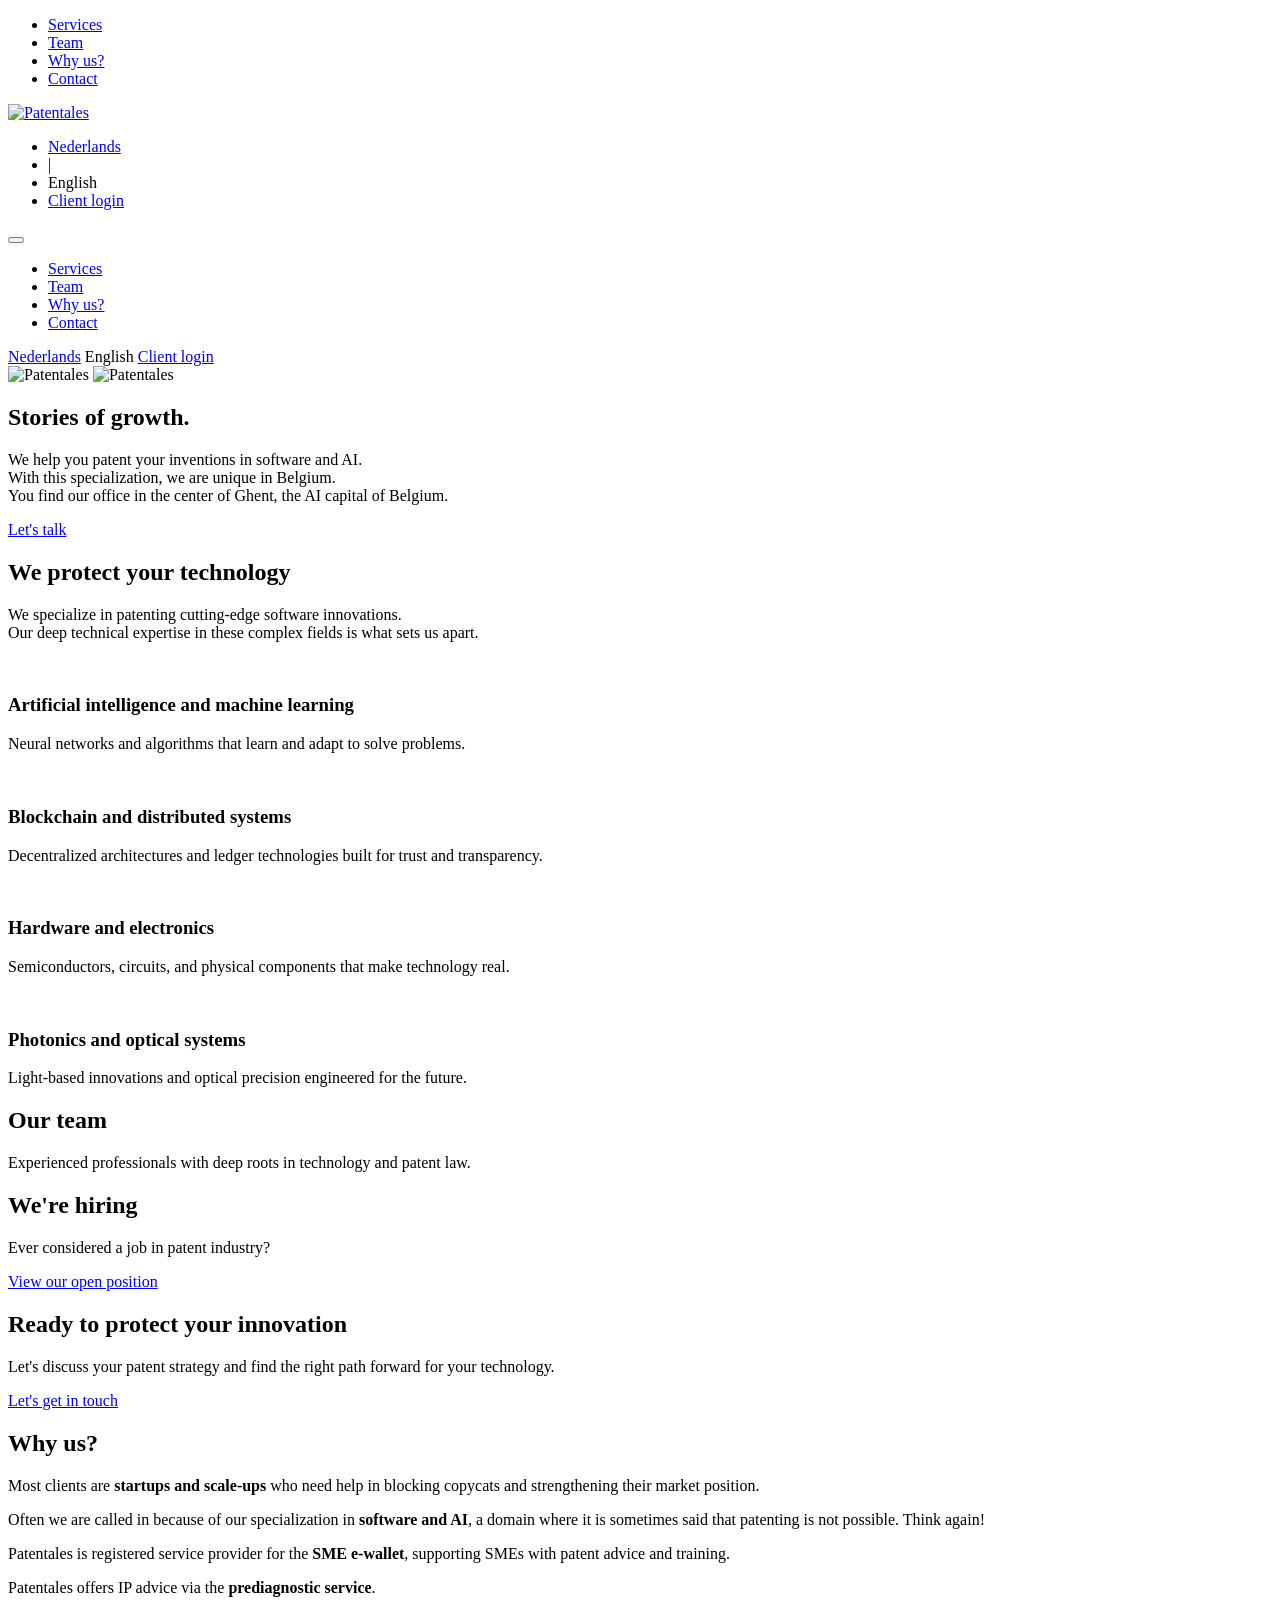
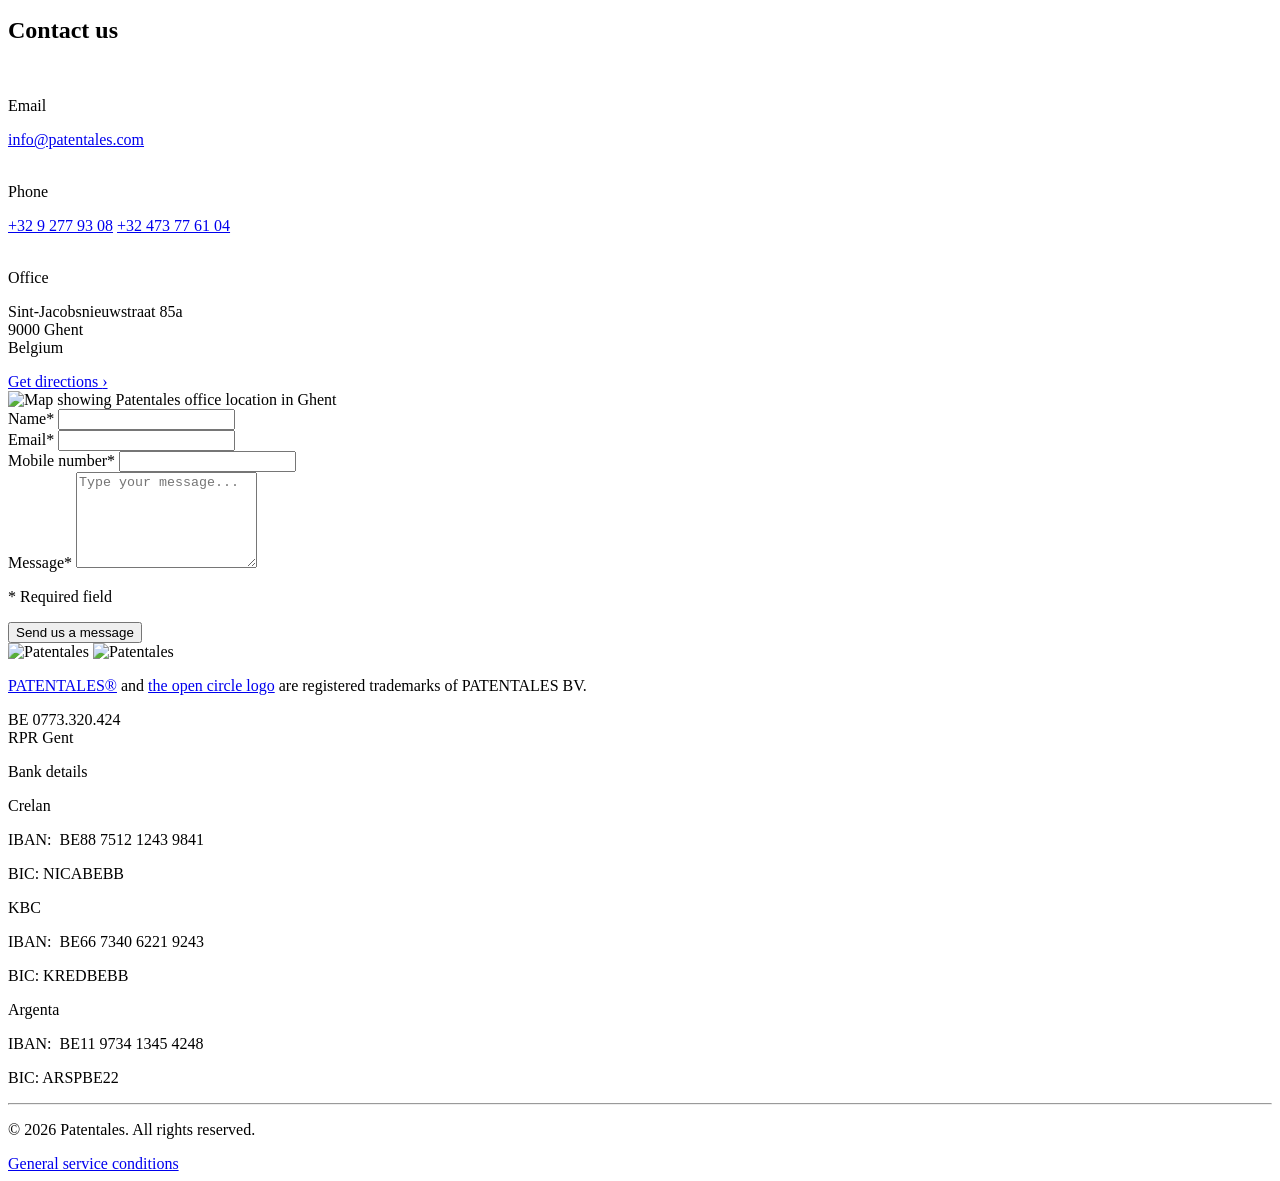
==== en/index.html @ 51cefd86 "trigger deployment" ====
<!DOCTYPE html>
<html lang="en">
<head>
  <meta charset="UTF-8">
  <meta name="viewport" content="width=device-width, initial-scale=1.0">
  <title>Patentales · protecting software and AI · Ghent · BE</title>
  <link rel="icon" type="image/x-icon" href="../favicon.ico">
  <link rel="preconnect" href="https://fonts.googleapis.com">
  <link rel="preconnect" href="https://fonts.gstatic.com" crossorigin>
  <link href="https://fonts.googleapis.com/css2?family=Libre+Baskerville&family=Roboto:wght@400;700&display=swap" rel="stylesheet">
  <link rel="stylesheet" href="../style.css">
</head>
<body>

  <!-- NAVBAR yes -->
  <header class="site-header" id="site-header">
    <nav class="navbar">
      <ul class="nav-links nav-links--left">
        <li><a href="#services">Services</a></li>
        <li><a href="#team">Team</a></li>
        <li><a href="#why">Why us?</a></li>
        <li><a href="#contact">Contact</a></li>
      </ul>

      <a href="#" class="nav-logo nav-logo--hidden" id="nav-logo">
        <img src="../assets/images/logo-mark-small.svg" alt="Patentales" class="nav-logo__mark">
      </a>

      <ul class="nav-links nav-links--right">
        <li><a href="../nl/" class="nav-lang">Nederlands</a></li>
        <li class="nav-lang-divider">|</li>
        <li><span class="nav-lang nav-lang--active">English</span></li>
        <li><a href="https://europe.equinox-ipms.com/" target="_blank" rel="noopener" class="btn btn--primary">Client login</a></li>
      </ul>

      <button class="nav-hamburger" id="nav-hamburger" aria-label="Open menu" aria-expanded="false">
        <span></span>
        <span></span>
        <span></span>
      </button>
    </nav>

    <!-- MOBILE MENU -->
    <div class="nav-mobile" id="nav-mobile">
      <ul class="nav-mobile__links">
        <li><a href="#services">Services</a></li>
        <li><a href="#team">Team</a></li>
        <li><a href="#why">Why us?</a></li>
        <li><a href="#contact">Contact</a></li>
      </ul>
      <div class="nav-mobile__bottom">
        <a href="../nl/" class="nav-lang">Nederlands</a>
        <span class="nav-lang nav-lang--active">English</span>
        <a href="https://www.equinoxip.com/" target="_blank" rel="noopener" class="btn btn--primary">Client login</a>
      </div>
    </div>
  </header>

  <!-- HERO -->
  <section class="hero" id="hero">
    <div class="hero-logo">
      <img src="../assets/images/logo-mark.svg" alt="Patentales" class="hero-logo__mark">
      <img src="../assets/images/logo-wordmark.svg" alt="Patentales" class="hero-logo__wordmark">
    </div>

    <div class="hero-content">
      <h1 class="hero-headline">Stories of growth.</h1>
      <p class="hero-subtext">
        We help you patent your inventions in software and AI.<br>
        With this specialization, we are unique in Belgium.<br>
        You find our office in the center of Ghent, the AI capital of Belgium.
      </p>
      <a href="#contact" class="btn btn--primary">Let's talk</a>
    </div>

    <div class="hero-waves"></div>
  </section>

  <!-- SERVICES -->
  <section class="services" id="services">
    <div class="container">

      <div class="services-header">
        <h2 class="section-heading">We protect your technology</h2>
        <p class="services-subtext">
          We specialize in patenting cutting-edge software innovations.<br>
          Our deep technical expertise in these complex fields is what sets us apart.
        </p>
      </div>

      <div class="services-grid">

        <div class="service-item">
          <img src="../assets/images/icon-ai.svg" alt="" class="service-icon">
          <h3 class="service-title">Artificial intelligence and machine learning</h3>
          <p class="service-desc">Neural networks and algorithms that learn and adapt to solve problems.</p>
        </div>

        <div class="service-item">
          <img src="../assets/images/icon-lock.svg" alt="" class="service-icon">
          <h3 class="service-title">Blockchain and distributed systems</h3>
          <p class="service-desc">Decentralized architectures and ledger technologies built for trust and transparency.</p>
        </div>

        <div class="service-item">
          <img src="../assets/images/icon-energy.svg" alt="" class="service-icon">
          <h3 class="service-title">Hardware and electronics</h3>
          <p class="service-desc">Semiconductors, circuits, and physical components that make technology real.</p>
        </div>

        <div class="service-item">
          <img src="../assets/images/icon-lightbulb.svg" alt="" class="service-icon">
          <h3 class="service-title">Photonics and optical systems</h3>
          <p class="service-desc">Light-based innovations and optical precision engineered for the future.</p>
        </div>

      </div>
    </div>
  </section>

  <!-- TEAM -->
  <section class="team" id="team">
    <div class="container">

      <div class="team-header">
        <h2 class="section-heading">Our team</h2>
        <p class="team-subtext">Experienced professionals with deep roots in technology and patent law.</p>
      </div>

      <div class="team-grid" id="team-grid">
        <!-- populated by JavaScript -->
      </div>

      <!-- WE'RE HIRING -->
      <div class="hiring">
        <h2 class="section-heading">We're hiring</h2>
        <p class="hiring-subtext">Ever considered a job in patent industry?</p>
        <a href="https://www.linkedin.com/company/patentales"
          target="_blank"
          rel="noopener"
          class="btn btn--outline">View our open position</a>
      </div>

    </div>
  </section>

  <!-- CTA BANNER -->
  <section class="cta-banner">
    <div class="container">
      <h2 class="cta-banner__heading">Ready to protect your innovation</h2>
      <p class="cta-banner__subtext">Let's discuss your patent strategy and find the right path forward for your technology.</p>
      <a href="#contact" class="btn btn--primary">Let's get in touch</a>
    </div>
  </section>

  <section class="quotes" id="quotes" hidden>
    <div class="container">
      <div class="quotes-carousel">

        <!-- slides injected by JS -->
        <div class="quotes-track" id="quotes-track"></div>

        <!-- controls -->
        <div class="quotes-controls">
          <div class="quotes-dots" id="quotes-dots"></div>
          <div class="quotes-arrows">
            <button class="quotes-arrow quotes-arrow--prev" id="quotes-prev" aria-label="Previous quote">←</button>
            <button class="quotes-arrow quotes-arrow--next" id="quotes-next" aria-label="Next quote">→</button>
          </div>
        </div>

      </div>
    </div>
  </section>

  <!-- WHY US -->
  <section class="why-us" id="why">
    <div class="container">

      <h2 class="section-heading">Why us?</h2>

      <div class="why-us__content">
        <p>Most clients are <strong>startups and scale-ups</strong> who need help in
        blocking copycats and strengthening their market position.</p>

        <p>Often we are called in because of our specialization in
        <strong>software and AI</strong>, a domain where it is sometimes said that
        patenting is not possible. Think again!</p>

        <p>Patentales is registered service provider for the <strong>SME e-wallet</strong>,
        supporting SMEs with patent advice and training.</p>

        <p>Patentales offers IP advice via the <strong>prediagnostic service</strong>.</p>
      </div>

    </div>
  </section>

  <!-- CONTACT -->
  <section class="contact" id="contact">
    <div class="container">

      <div class="contact-top">

        <!-- LEFT: CONTACT DETAILS -->
        <div class="contact-details">
          <h2 class="section-heading contact-heading">Contact us</h2>

          <div class="contact-item">
            <img src="../assets/images/icon-mail.svg" alt="" class="contact-icon">
            <div>
              <p class="contact-label">Email</p>
              <a href="mailto:info@patentales.com" class="contact-link">info@patentales.com</a>
            </div>
          </div>

          <div class="contact-item">
            <img src="../assets/images/icon-phone.svg" alt="" class="contact-icon">
            <div>
              <p class="contact-label">Phone</p>
              <a href="tel:+3292779308" class="contact-link">+32 9 277 93 08</a>
              <a href="tel:+32473776104" class="contact-link">+32 473 77 61 04</a>
            </div>
          </div>

          <div class="contact-item">
            <img src="../assets/images/icon-location.svg" alt="" class="contact-icon">
            <div>
              <p class="contact-label">Office</p>
              <p class="contact-address">
                Sint-Jacobsnieuwstraat 85a<br>
                9000 Ghent<br>
                Belgium
              </p>
              <a href="https://maps.google.com/?q=Sint-Jacobsnieuwstraat+85a,+9000+Ghent"
                target="_blank"
                rel="noopener"
                class="contact-directions">
                Get directions <span aria-hidden="true">›</span>
              </a>
            </div>
          </div>
        </div>

        <!-- RIGHT: MAP -->
        <div class="contact-map">
          <img src="../assets/images/patentales-map.svg" alt="Map showing Patentales office location in Ghent">
        </div>

      </div>

      <!-- FORM -->
      <div class="contact-form-wrap">
        <form action="https://formspree.io/f/xwvwbqzd" method="POST" class="contact-form">

          <div class="form-field">
            <label for="name">Name*</label>
            <input type="text" id="name" name="name" required>
          </div>

          <div class="form-row">
            <div class="form-field">
              <label for="email">Email*</label>
              <input type="email" id="email" name="email" required>
            </div>

            <div class="form-field">
              <label for="mobile">Mobile number*</label>
              <input type="tel" id="mobile" name="mobile" required>
            </div>
          </div>

          <div class="form-field">
            <label for="message">Message*</label>
            <textarea id="message" name="message" rows="6" placeholder="Type your message..." required></textarea>
          </div>

          <p class="form-note">* Required field</p>

          <div class="form-submit">
            <button type="submit" class="btn btn--primary">Send us a message</button>
          </div>

        </form>
      </div>

    </div>
  </section>

  <!-- FOOTER -->
  <footer class="footer">
    <div class="container">

      <div class="footer-top">

        <!-- LEFT: LOGO + LEGAL -->
        <div class="footer-left">
          <div class="footer-logo">
            <img src="../assets/images/logo-mark.svg" alt="Patentales" class="footer-logo__mark">
            <img src="../assets/images/logo-wordmark.svg" alt="Patentales" class="footer-logo__wordmark">
          </div>

          <p class="footer-trademark">
            <a href="https://boip.int/en/trademarks-register?app=%2Fitem%2Fbx1449347"
              target="_blank" rel="noopener">PATENTALES®</a>
            and
            <a href="https://boip.int/en/trademarks-register?app=%2Fitem%2Fbx1458730"
              target="_blank" rel="noopener">the open circle logo</a>
            are registered trademarks of PATENTALES BV.
          </p>

          <p class="footer-registration">
            BE 0773.320.424<br>
            RPR Gent
          </p>
        </div>

        <!-- RIGHT: BANK DETAILS -->
        <div class="footer-bank">
          <p class="footer-bank__heading">Bank details</p>

          <div class="footer-bank__entry">
            <p class="footer-bank__name">Crelan</p>
            <p>IBAN:&nbsp; BE88 7512 1243 9841</p>
            <p>BIC: NICABEBB</p>
          </div>

          <div class="footer-bank__entry">
            <p class="footer-bank__name">KBC</p>
            <p>IBAN:&nbsp; BE66 7340 6221 9243</p>
            <p>BIC: KREDBEBB</p>
          </div>

          <div class="footer-bank__entry">
            <p class="footer-bank__name">Argenta</p>
            <p>IBAN:&nbsp; BE11 9734 1345 4248</p>
            <p>BIC: ARSPBE22</p>
          </div>
        </div>

      </div>

      <hr class="footer-divider">

      <div class="footer-bottom">
        <p class="footer-copyright">© 2026 Patentales. All rights reserved.</p>
        <a href="../assets/GeneralServiceConditions+Patentales.pdf"
          target="_blank"
          rel="noopener"
          class="footer-conditions">General service conditions</a>
      </div>

    </div>
  </footer>

  <script src="../script.js"></script>
</body>
</html>
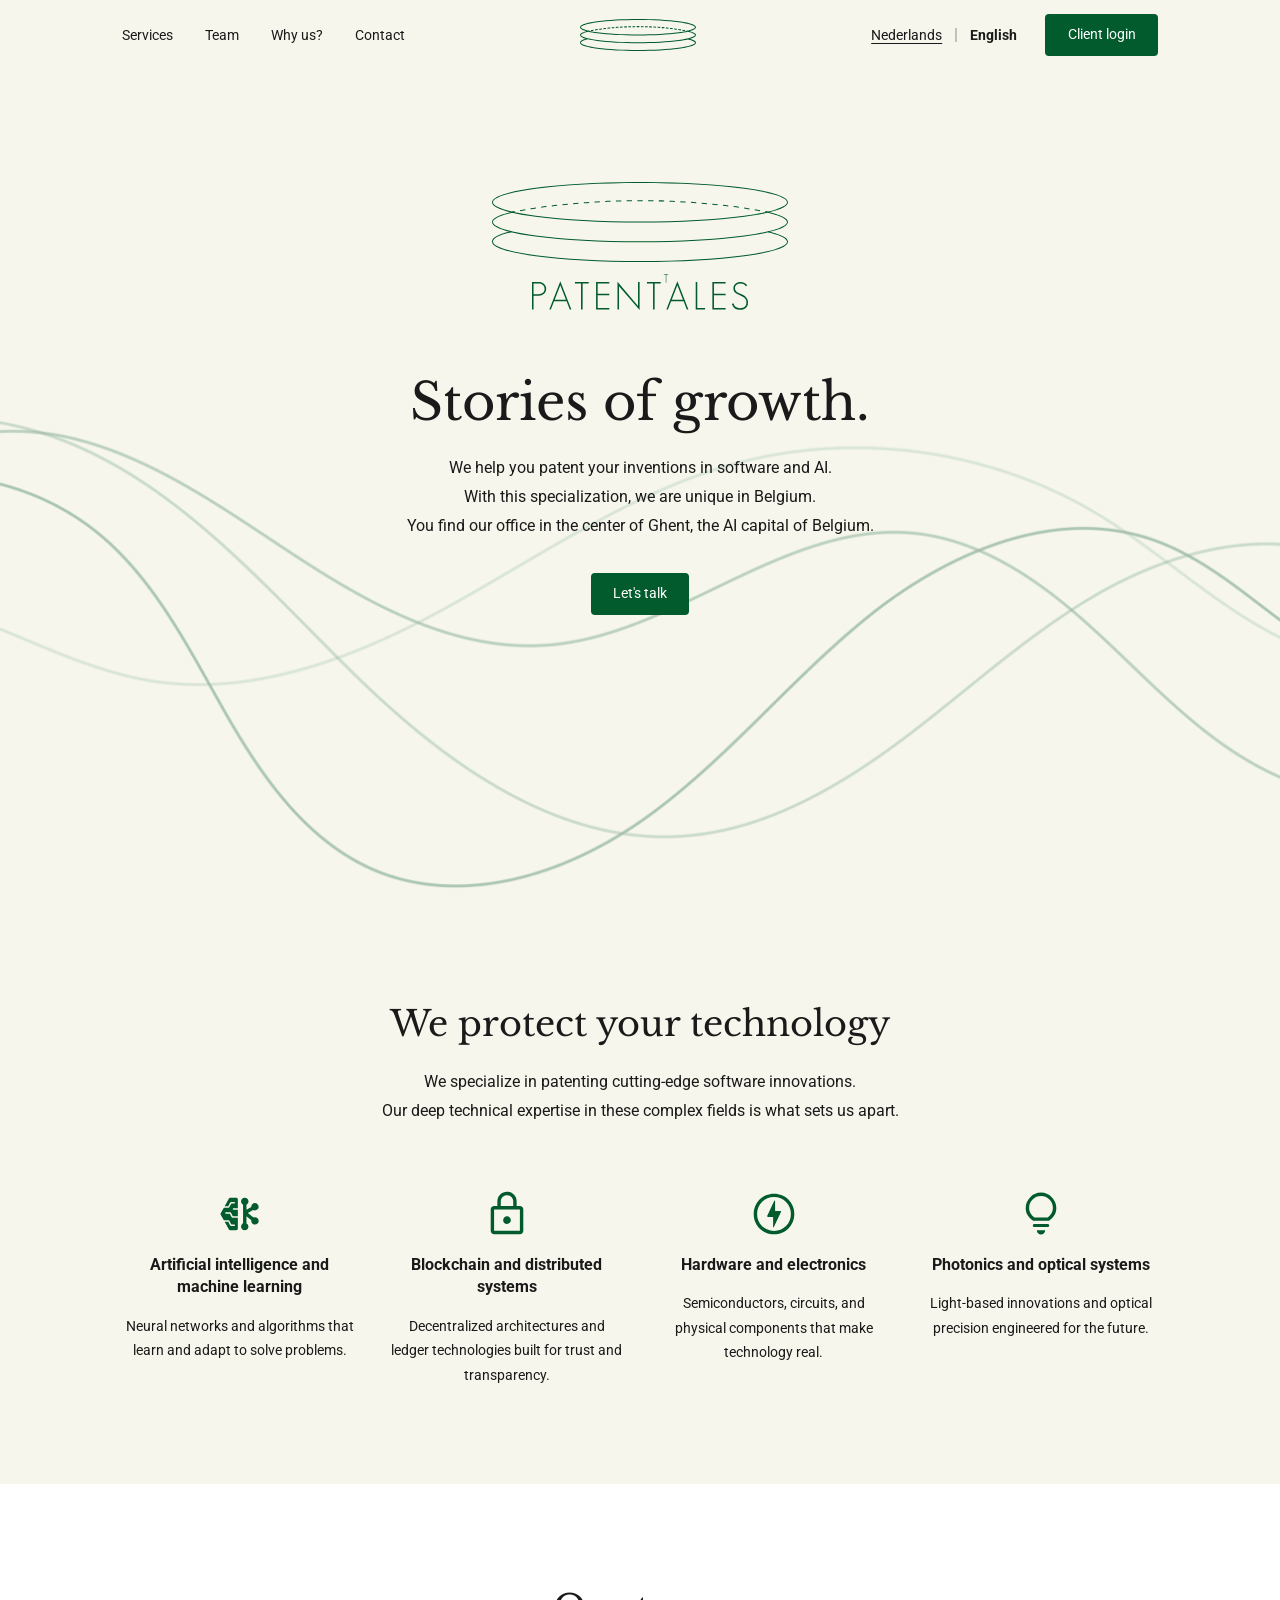
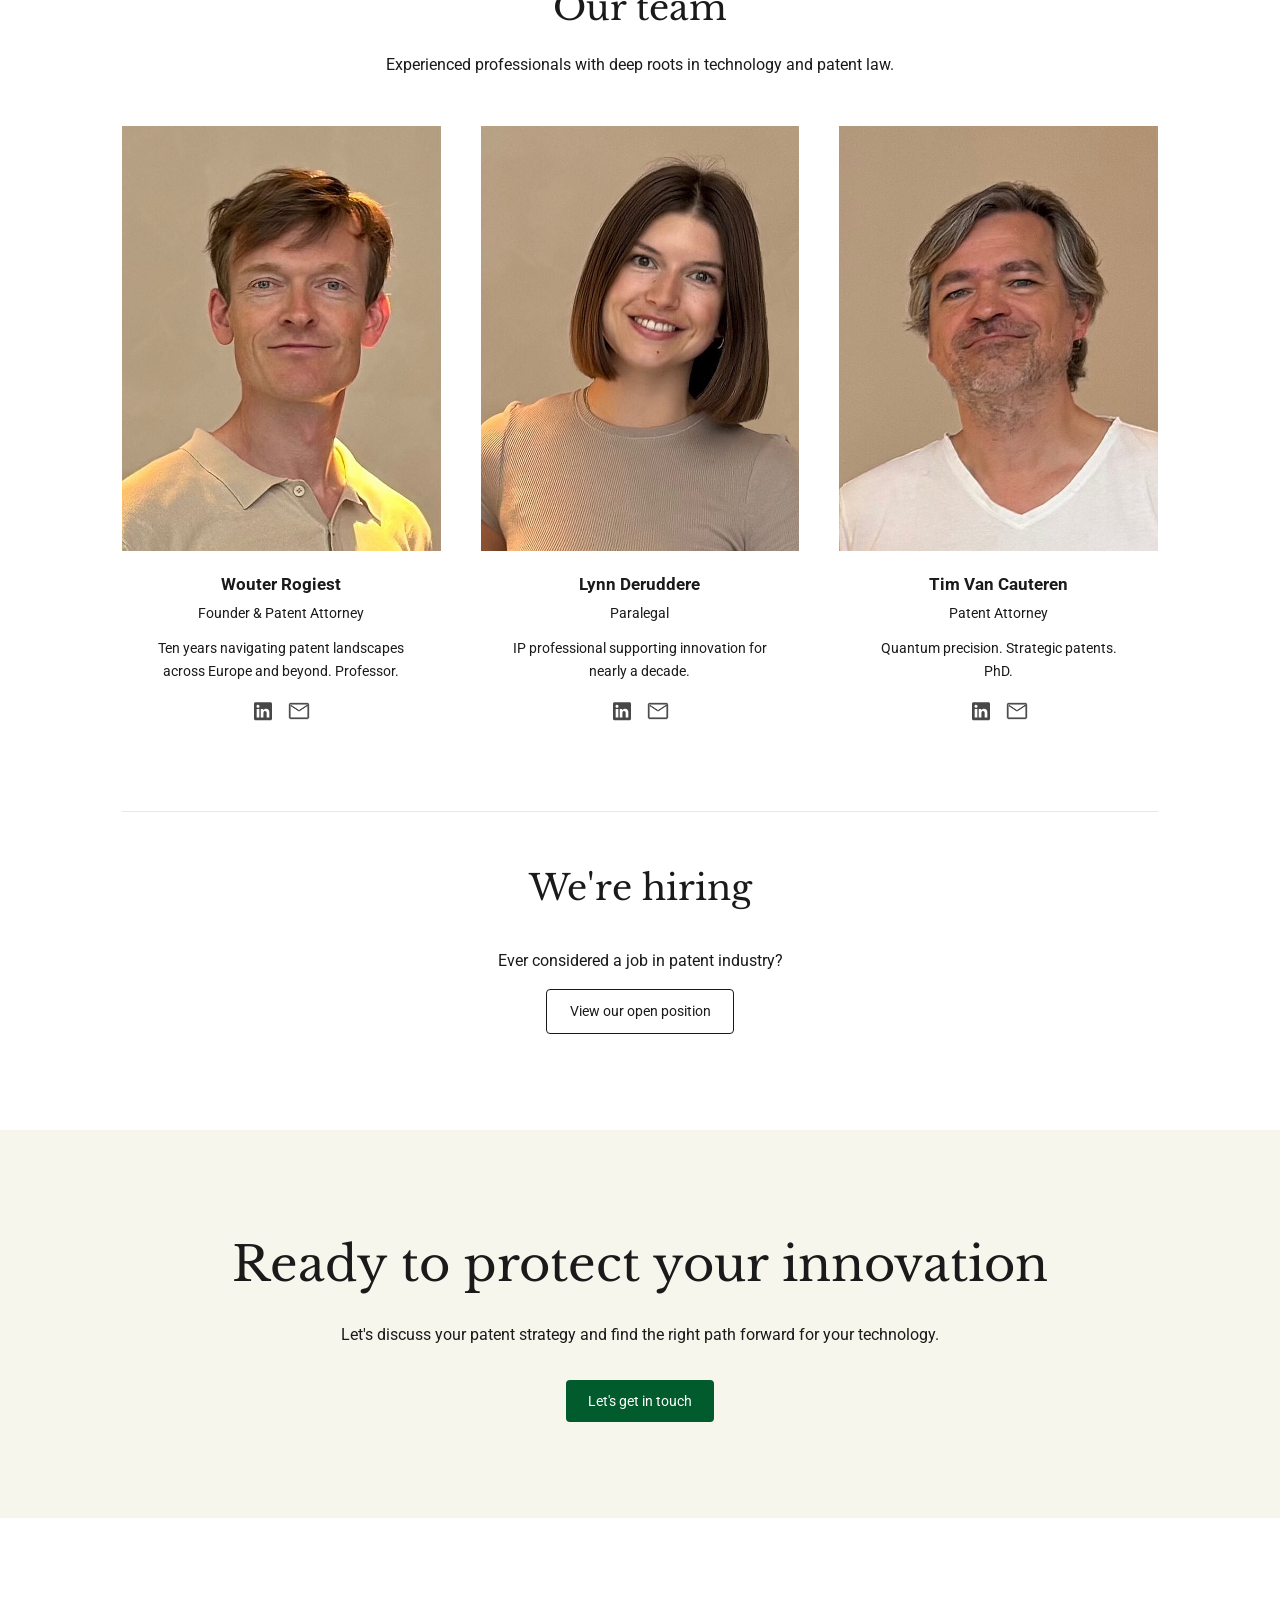
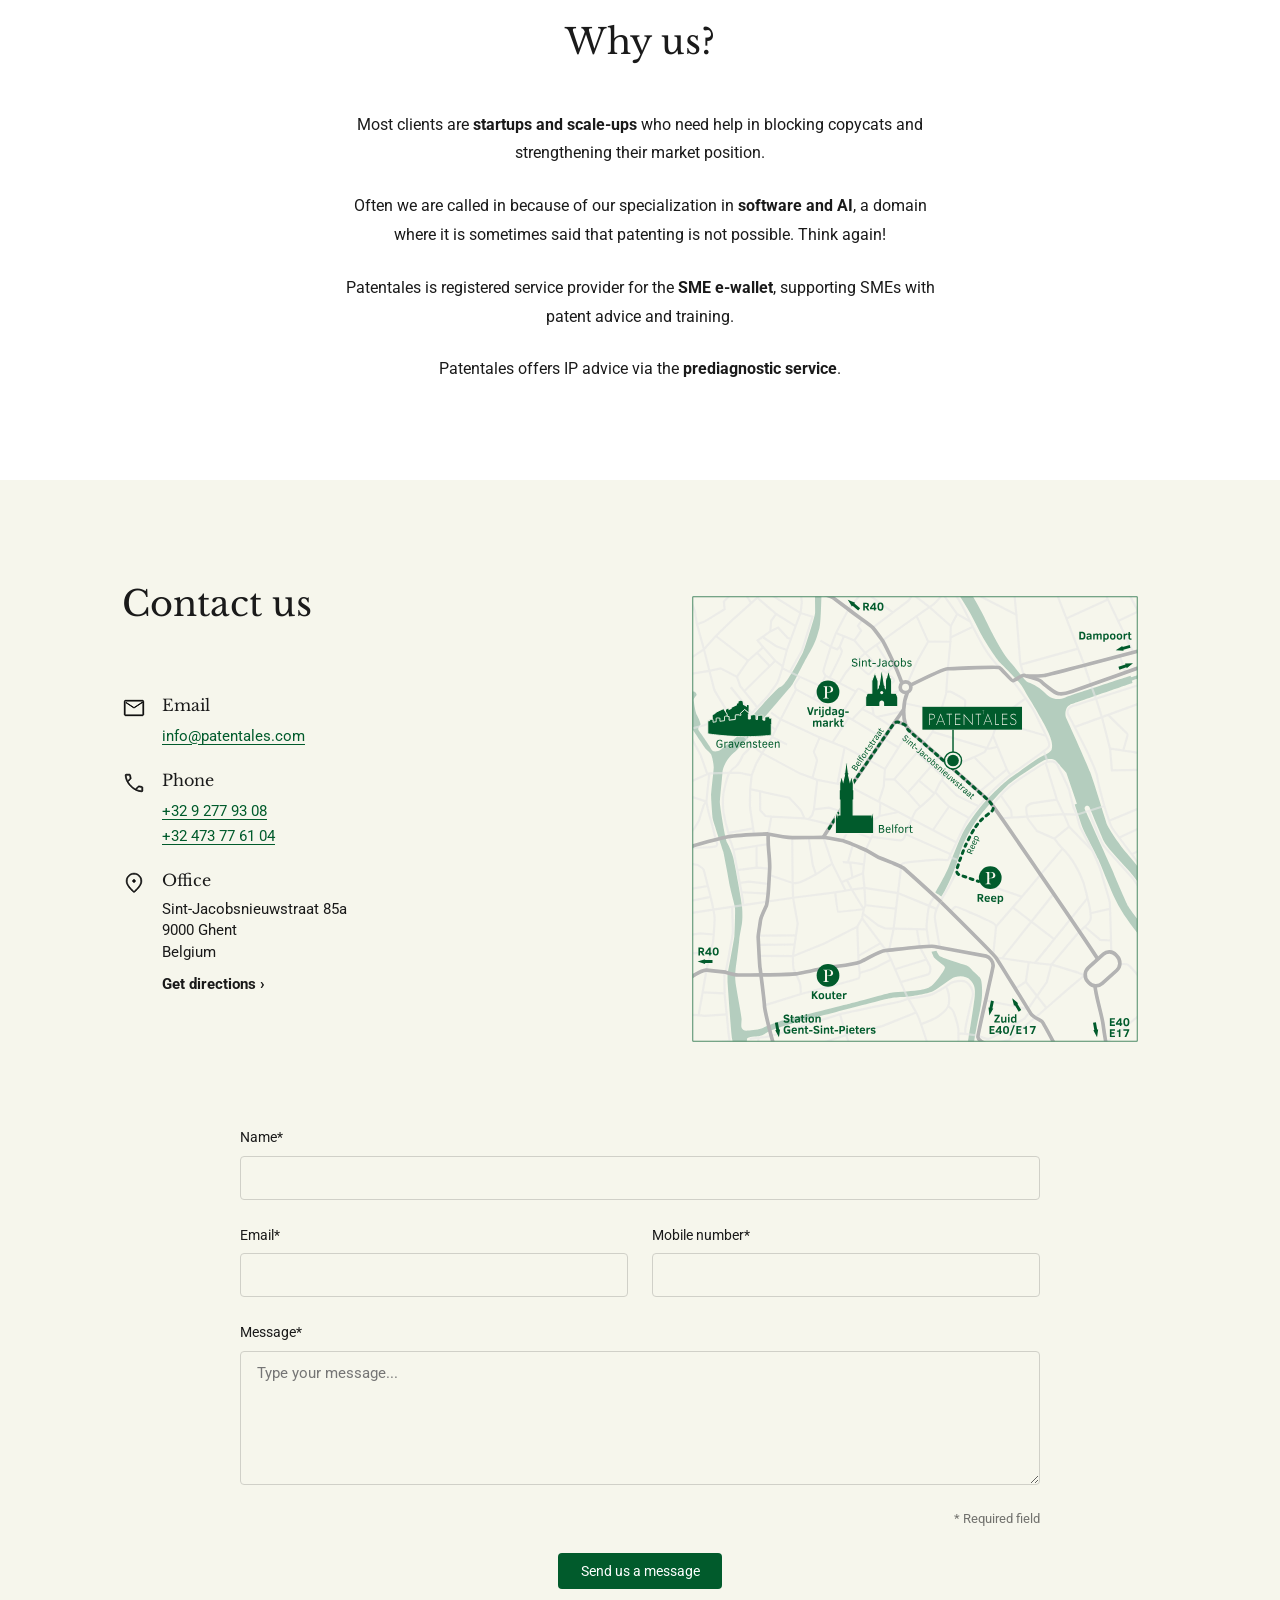
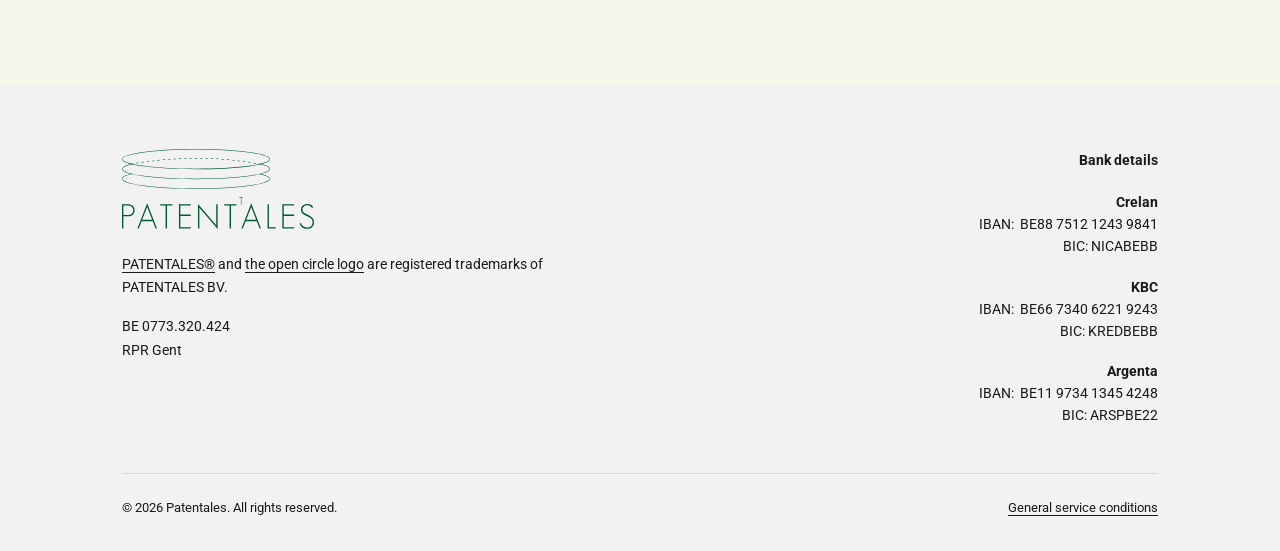
==== commit 24235956: "deploy: b3ea1d47bbb9176433589a4f50f7bd824dc6d096" ====
--- a/en/index.html
+++ b/en/index.html
@@ -12,7 +12,7 @@
 </head>
 <body>
 
-  <!-- NAVBAR yes -->
+  <!-- NAVBAR -->
   <header class="site-header" id="site-header">
     <nav class="navbar">
       <ul class="nav-links nav-links--left">
--- a/style.css
+++ b/style.css
@@ -0,0 +1,1120 @@
+/* ─── TOKENS ─────────────────────────────────────────── */
+:root {
+  --color-bg:        #f6f6ec;
+  --color-accent:    #015b2c;
+  --color-footer-bg: #f2f2f2;
+  --color-text:      #1a1a1a;
+  --font-heading:    "Libre Baskerville", Baskerville, Georgia, serif;
+  --font-body:       "Roboto", sans-serif;
+  --max-width:       1100px;
+  --nav-height:      70px;
+}
+
+/* ─── RESET ──────────────────────────────────────────── */
+*, *::before, *::after {
+  box-sizing: border-box;
+  margin: 0;
+  padding: 0;
+}
+
+html {
+  scroll-behavior: smooth;
+}
+
+body {
+  background-color: var(--color-bg);
+  color: var(--color-text);
+  font-family: var(--font-body);
+  font-size: 1rem;
+  line-height: 1.6;
+}
+
+/* ─── UTILITY ────────────────────────────────────────── */
+.btn {
+  display: inline-block;
+  padding: 0.6rem 1.4rem;
+  border-radius: 4px;
+  font-family: var(--font-body);
+  font-size: 0.9rem;
+  text-decoration: none;
+  cursor: pointer;
+  transition: opacity 0.2s;
+  border: none;
+  appearance: none;
+  -webkit-appearance: none;
+}
+
+.btn--primary {
+  background-color: var(--color-accent);
+  color: #fff;
+}
+
+.btn--primary:hover {
+  opacity: 0.85;
+}
+
+/* ─── NAVBAR ─────────────────────────────────────────── */
+.site-header {
+  position: fixed;
+  top: 0;
+  left: 0;
+  right: 0;
+  z-index: 100;
+  transition: background-color 0.3s ease, box-shadow 0.3s ease;
+}
+
+/* transparent at top */
+.site-header {
+  background-color: transparent;
+}
+
+/* solid when scrolled */
+.site-header.scrolled {
+  background-color: var(--color-bg);
+  box-shadow: 0 1px 8px rgba(0,0,0,0.08);
+}
+
+.navbar {
+  display: flex;
+  align-items: center;
+  justify-content: space-between;
+  max-width: var(--max-width);
+  margin: 0 auto;
+  padding: 0 2rem;
+  height: var(--nav-height);
+}
+
+.nav-links {
+  list-style: none;
+  display: flex;
+  align-items: center;
+  gap: 2rem;
+}
+
+.nav-links--right {
+  gap: 0.75rem;
+}
+
+.nav-links--right li:last-child {
+  margin-left: 1rem;
+}
+
+.nav-links a {
+  text-decoration: none;
+  color: var(--color-text);
+  font-family: var(--font-body);
+  font-size: 0.9rem;
+  transition: color 0.2s;
+}
+
+.nav-links a:hover {
+  color: var(--color-accent);
+}
+
+.nav-links .btn--primary {
+  color: #fff;
+}
+
+.nav-links .btn--primary:hover {
+  color: #fff;
+  opacity: 0.85;
+}
+
+.nav-links .nav-lang {
+  font-size: 0.9rem;
+  text-decoration: underline;
+  text-underline-offset: 3px;
+}
+
+.nav-links .nav-lang--active {
+  font-weight: 700;
+  text-decoration: none;
+}
+
+.nav-lang-divider {
+  color: var(--color-text);
+  opacity: 0.4;
+}
+
+/* ─── NAV LOGO ───────────────────────────────────────── */
+.nav-logo {
+  display: flex;
+  flex-direction: column;
+  align-items: center;
+  gap: 0.3rem;
+  text-decoration: none;
+}
+
+.nav-logo__mark {
+  height: 32px;
+  width: auto;
+  transform: translateZ(0);
+  -webkit-transform: translateZ(0);
+  backface-visibility: hidden;
+  -webkit-backface-visibility: hidden;
+  image-rendering: -webkit-optimize-contrast;
+}
+
+/* ─── NAV LOGO HIDDEN STATE ──────────────────────────── */
+.nav-logo--hidden .nav-logo__mark {
+  opacity: 0;
+  transition: opacity 0.3s ease;
+}
+
+/* collapsed state — applied by JS on scroll */
+.site-header.scrolled .nav-logo__mark {
+  height: 32px;
+}
+
+.site-header.scrolled .nav-logo--hidden .nav-logo__mark {
+  opacity: 1;
+}
+
+/* ─── HAMBURGER BUTTON ───────────────────────────────── */
+.nav-hamburger {
+  display: none;
+  flex-direction: column;
+  justify-content: center;
+  gap: 5px;
+  background: none;
+  border: none;
+  cursor: pointer;
+  padding: 0.5rem;
+  appearance: none;
+  -webkit-appearance: none;
+}
+
+.nav-hamburger span {
+  display: block;
+  width: 24px;
+  height: 2px;
+  background-color: var(--color-text);
+  transition: transform 0.3s ease, opacity 0.3s ease;
+}
+
+/* animated to X when open */
+.nav-hamburger.is-open span:nth-child(1) {
+  transform: translateY(7px) rotate(45deg);
+}
+
+.nav-hamburger.is-open span:nth-child(2) {
+  opacity: 0;
+}
+
+.nav-hamburger.is-open span:nth-child(3) {
+  transform: translateY(-7px) rotate(-45deg);
+}
+
+/* ─── MOBILE MENU ────────────────────────────────────── */
+.nav-mobile {
+  display: none;
+  background-color: var(--color-bg);
+  border-top: 1px solid #e0e0d8;
+  padding: 1.5rem 2rem;
+  flex-direction: column;
+  gap: 1.5rem;
+}
+
+.nav-mobile.is-open {
+  display: flex;
+}
+
+.nav-mobile__links {
+  list-style: none;
+  display: flex;
+  flex-direction: column;
+  gap: 1rem;
+}
+
+.nav-mobile__links a {
+  font-size: 1rem;
+  color: var(--color-text);
+  text-decoration: none;
+  font-family: var(--font-body);
+  transition: color 0.2s;
+}
+
+.nav-mobile__links a:hover {
+  color: var(--color-accent);
+}
+
+.nav-mobile__bottom {
+  display: flex;
+  align-items: center;
+  gap: 1rem;
+  padding-top: 1rem;
+  border-top: 1px solid #e0e0d8;
+}
+
+.nav-mobile__bottom .nav-lang {
+  font-size: 0.9rem;
+  color: var(--color-text);
+  text-decoration: underline;
+  text-underline-offset: 3px;
+}
+
+.nav-mobile__bottom .nav-lang--active {
+  font-weight: 700;
+  text-decoration: none;
+  color: var(--color-text);
+}
+
+.nav-mobile__bottom .btn {
+  font-size: 0.9rem;
+}
+
+/* ─── HERO LOGO ──────────────────────────────────────── */
+.hero {
+  padding-top: calc(var(--nav-height) + 3rem);
+  display: flex;
+  flex-direction: column;
+  align-items: center;
+  text-align: center;
+}
+
+.hero-logo {
+  display: flex;
+  flex-direction: column;
+  align-items: center;
+  gap: 0.75rem;
+  margin-bottom: 4rem;
+  margin-top: 4rem;
+}
+
+.hero-logo__mark {
+  height: 80px;
+  width: auto;
+}
+
+.hero-logo__wordmark {
+  height: 36px;
+  width: auto;
+}
+
+/* ─── HERO ───────────────────────────────────────────── */
+.hero {
+  position: relative;
+  display: flex;
+  flex-direction: column;
+  align-items: center;
+  text-align: center;
+  padding-top: calc(var(--nav-height) + 3rem);
+  padding-bottom: 0;
+  min-height: 100vh;
+}
+
+.hero-content {
+  position: relative;
+  z-index: 1;
+  max-width: 720px;
+  padding: 0 2rem;
+  margin-bottom: 4rem;
+}
+
+.hero-headline {
+  font-family: var(--font-heading);
+  font-size: clamp(2rem, 4vw, 3.2rem);
+  font-weight: 400;
+  color: var(--color-text);
+  margin-bottom: 1.5rem;
+  line-height: 1.1;
+}
+
+.hero-subtext {
+  font-family: var(--font-body);
+  font-size: 1rem;
+  color: var(--color-text);
+  line-height: 1.8;
+  margin-bottom: 2rem;
+}
+
+/* ─── HERO WAVES ─────────────────────────────────────── */
+.hero-waves {
+  position: absolute;
+  bottom: 0;
+  left: 0;
+  right: 0;
+  height: 55%;
+  background-image: url('assets/images/waves.png');
+  background-size: cover;
+  background-position: top center;
+  background-repeat: no-repeat;
+  z-index: 0;
+  pointer-events: none;
+}
+
+/* ─── CONTAINER ──────────────────────────────────────── */
+.container {
+  max-width: var(--max-width);
+  margin: 0 auto;
+  padding: 0 2rem;
+}
+
+/* ─── SHARED SECTION STYLES ──────────────────────────── */
+.section-heading {
+  font-family: var(--font-heading);
+  font-size: clamp(1.5rem, 3vw, 2.2rem);
+  font-weight: 400;
+  color: var(--color-text);
+  text-align: center;
+  margin-bottom: 1rem;
+}
+
+/* ─── SERVICES ───────────────────────────────────────── */
+.services {
+  padding: 6rem 0;
+}
+
+.services-header {
+  text-align: center;
+  margin-bottom: 4rem;
+}
+
+.services-subtext {
+  font-size: 1rem;
+  color: var(--color-text);
+  line-height: 1.8;
+}
+
+.services-grid {
+  display: grid;
+  grid-template-columns: repeat(4, 1fr);
+  gap: 2rem;
+}
+
+.service-item {
+  display: flex;
+  flex-direction: column;
+  align-items: center;
+  text-align: center;
+  gap: 1rem;
+}
+
+.service-icon {
+  height: 48px;
+  width: auto;
+}
+
+.service-title {
+  font-family: var(--font-body);
+  font-weight: 700;
+  font-size: 1rem;
+  color: var(--color-text);
+  line-height: 1.4;
+}
+
+.service-desc {
+  font-size: 0.9rem;
+  color: var(--color-text);
+  line-height: 1.7;
+}
+
+/* ─── TEAM ───────────────────────────────────────────── */
+.team {
+  background-color: #ffffff;
+  padding: 6rem 0;
+}
+
+.team-header {
+  text-align: center;
+  margin-bottom: 3rem;
+}
+
+.team-subtext {
+  font-size: 1rem;
+  color: var(--color-text);
+}
+
+.team-grid {
+  display: grid;
+  grid-template-columns: repeat(3, 1fr);
+  gap: 2.5rem;
+  margin-bottom: 5rem;
+}
+
+.team-member {
+  display: flex;
+  flex-direction: column;
+  align-items: center;
+  text-align: center;
+}
+
+.team-photo {
+  width: 100%;
+  aspect-ratio: 3 / 4;
+  object-fit: cover;
+  object-position: top;
+  margin-bottom: 1.25rem;
+}
+
+.team-name {
+  font-family: var(--font-body);
+  font-weight: 700;
+  font-size: 1.05rem;
+  margin-bottom: 0.25rem;
+}
+
+.team-role {
+  font-size: 0.9rem;
+  color: var(--color-text);
+  margin-bottom: 0.75rem;
+}
+
+.team-bio {
+  font-size: 0.9rem;
+  color: var(--color-text);
+  line-height: 1.6;
+  margin-bottom: 1rem;
+  max-width: 260px;
+}
+
+.team-links {
+  display: flex;
+  gap: 0.75rem;
+  align-items: center;
+}
+
+.team-link-icon {
+  height: 24px;
+  width: auto;
+  opacity: 0.75;
+  transition: opacity 0.2s;
+}
+
+.team-link-icon:hover {
+  opacity: 1;
+}
+
+/* ─── HIRING ─────────────────────────────────────────── */
+.hiring {
+  text-align: center;
+  padding-top: 3rem;
+  border-top: 1px solid #e8e8e8;
+  display: flex;
+  flex-direction: column;
+  align-items: center;
+  gap: 1rem;
+}
+
+.hiring-subtext {
+  font-size: 1rem;
+  color: var(--color-text);
+}
+
+/* ─── OUTLINE BUTTON ─────────────────────────────────── */
+.btn--outline {
+  border: 1.5px solid var(--color-text);
+  color: var(--color-text);
+  background-color: transparent;
+  transition: background-color 0.2s, color 0.2s;
+}
+
+.btn--outline:hover {
+  background-color: var(--color-text);
+  color: #fff;
+}
+
+/* ─── CTA BANNER ─────────────────────────────────────── */
+.cta-banner {
+  background-color: var(--color-bg);
+  padding: 6rem 0;
+  text-align: center;
+}
+
+.cta-banner__heading {
+  font-family: var(--font-heading);
+  font-size: clamp(1.8rem, 4vw, 3rem);
+  font-weight: 400;
+  color: var(--color-text);
+  margin-bottom: 1.25rem;
+}
+
+.cta-banner__subtext {
+  font-size: 1rem;
+  color: var(--color-text);
+  margin-bottom: 2rem;
+}
+
+/* ─── QUOTES ─────────────────────────────────────────── */
+.quotes {
+  background-color: #ffffff;
+  padding: 6rem 0;
+}
+
+.quotes-carousel {
+  position: relative;
+  overflow: hidden;
+}
+
+.quotes-track {
+  display: flex;
+  transition: transform 0.5s ease;
+}
+
+.quote-slide {
+  min-width: 100%;
+  display: grid;
+  grid-template-columns: 1fr 1.4fr;
+  gap: 5rem;
+  align-items: center;
+}
+
+.quote-photo {
+  width: 100%;
+  aspect-ratio: 1 / 1;
+  object-fit: cover;
+  object-position: top;
+  display: block;
+}
+
+.quote-content {
+  display: flex;
+  flex-direction: column;
+  gap: 1.25rem;
+}
+
+.quote-stars {
+  font-size: 1.25rem;
+  color: var(--color-text);
+  letter-spacing: 2px;
+}
+
+.quote-text {
+  font-family: var(--font-heading);
+  font-size: clamp(1.1rem, 2vw, 1.5rem);
+  font-weight: 400;
+  line-height: 1.6;
+  color: var(--color-text);
+}
+
+.quote-attribution {
+  display: flex;
+  align-items: center;
+  gap: 1.5rem;
+}
+
+.quote-divider {
+  width: 1px;
+  height: 48px;
+  background-color: #d0d0c8;
+  flex-shrink: 0;
+}
+
+.quote-name {
+  font-family: var(--font-body);
+  font-weight: 700;
+  font-size: 0.95rem;
+  margin-bottom: 0.2rem;
+}
+
+.quote-role {
+  font-size: 0.85rem;
+  color: var(--color-text);
+}
+
+.quote-logo {
+  height: 32px;
+  width: auto;
+}
+
+/* controls */
+.quotes-controls {
+  display: flex;
+  justify-content: space-between;
+  align-items: center;
+  margin-top: 2.5rem;
+}
+
+.quotes-dots {
+  display: flex;
+  gap: 0.5rem;
+  align-items: center;
+}
+
+.quotes-dot {
+  width: 8px;
+  height: 8px;
+  border-radius: 50%;
+  background-color: #d0d0c8;
+  border: none;
+  cursor: pointer;
+  padding: 0;
+  transition: background-color 0.2s;
+}
+
+.quotes-dot.is-active {
+  background-color: var(--color-text);
+}
+
+.quotes-arrows {
+  display: flex;
+  gap: 0.5rem;
+}
+
+.quotes-arrow {
+  width: 44px;
+  height: 44px;
+  border: 1.5px solid #d0d0c8;
+  background-color: transparent;
+  cursor: pointer;
+  font-size: 1rem;
+  display: flex;
+  align-items: center;
+  justify-content: center;
+  transition: border-color 0.2s, background-color 0.2s;
+  appearance: none;
+  -webkit-appearance: none;
+}
+
+.quotes-arrow:hover {
+  border-color: var(--color-text);
+  background-color: var(--color-text);
+  color: #fff;
+}
+
+/* ─── WHY US ─────────────────────────────────────────── */
+.why-us {
+  background-color: #ffffff;
+  padding: 6rem 0;
+  text-align: center;
+}
+
+.why-us .section-heading {
+  margin-bottom: 2.5rem;
+}
+
+.why-us__content {
+  max-width: 600px;
+  margin: 0 auto;
+  display: flex;
+  flex-direction: column;
+  gap: 1.5rem;
+}
+
+.why-us__content p {
+  font-size: 1rem;
+  line-height: 1.8;
+  color: var(--color-text);
+}
+
+.why-us__content strong {
+  font-family: var(--font-body);
+  font-weight: 700;
+}
+
+/* ─── CONTACT ────────────────────────────────────────── */
+.contact {
+  background-color: var(--color-bg);
+  padding: 6rem 0;
+}
+
+.contact-heading {
+  text-align: left;
+  margin-bottom: 2.5rem;
+}
+
+/* top two-column layout */
+.contact-top {
+  display: grid;
+  grid-template-columns: 1fr 1fr;
+  gap: 4rem;
+  margin-bottom: 4rem;
+  align-items: start;
+}
+
+/* contact details */
+.contact-details {
+  display: flex;
+  flex-direction: column;
+  gap: 1.25rem;
+}
+
+.contact-item {
+  display: flex;
+  align-items: flex-start;
+  gap: 1rem;
+}
+
+.contact-icon {
+  height: 24px;
+  width: auto;
+  margin-top: 0.2rem;
+  flex-shrink: 0;
+}
+
+.contact-label {
+  font-family: var(--font-heading);
+  font-size: 1rem;
+  margin-bottom: 0.35rem;
+}
+
+.contact-link {
+  display: block;
+  font-size: 0.95rem;
+  color: var(--color-accent);
+  text-decoration: underline;
+  text-underline-offset: 3px;
+  transition: opacity 0.2s;
+}
+
+.contact-link:hover {
+  opacity: 0.75;
+}
+
+.contact-address {
+  font-size: 0.95rem;
+  line-height: 1.4;
+  color: var(--color-text);
+  margin-bottom: 0.5rem;
+}
+
+.contact-directions {
+  font-size: 0.95rem;
+  font-weight: 700;
+  color: var(--color-text);
+  text-decoration: none;
+  transition: color 0.2s;
+}
+
+.contact-directions:hover {
+  color: var(--color-accent);
+}
+
+/* map */
+.contact-map img {
+  width: 100%;
+  height: auto;
+  display: block;
+}
+
+/* form */
+.contact-form-wrap {
+  max-width: 800px;
+  margin: 0 auto;
+}
+
+.contact-form {
+  display: flex;
+  flex-direction: column;
+  gap: 1.5rem;
+}
+
+.form-field {
+  display: flex;
+  flex-direction: column;
+  gap: 0.4rem;
+}
+
+.form-field label {
+  font-size: 0.9rem;
+  font-family: var(--font-body);
+  color: var(--color-text);
+}
+
+.form-field input,
+.form-field textarea {
+  width: 100%;
+  padding: 0.75rem 1rem;
+  border: 1px solid #d0d0c8;
+  border-radius: 4px;
+  background-color: var(--color-bg);
+  font-family: var(--font-body);
+  font-size: 0.95rem;
+  color: var(--color-text);
+  transition: border-color 0.2s;
+  resize: vertical;
+}
+
+.form-field input:focus,
+.form-field textarea:focus {
+  outline: none;
+  border-color: var(--color-accent);
+}
+
+.form-submit {
+  text-align: center;
+}
+
+.form-row {
+  display: grid;
+  grid-template-columns: 1fr 1fr;
+  gap: 1.5rem;
+}
+
+.form-note {
+  font-size: 0.8rem;
+  color: var(--color-text);
+  opacity: 0.6;
+  text-align: right;
+}
+
+/* ─── FOOTER ─────────────────────────────────────────── */
+.footer {
+  background-color: var(--color-footer-bg);
+  padding: 4rem 0 2rem;
+}
+
+.footer-top {
+  display: grid;
+  grid-template-columns: 1fr 1fr;
+  gap: 4rem;
+  margin-bottom: 3rem;
+  align-items: start;
+}
+
+/* left column */
+.footer-logo {
+  display: flex;
+  flex-direction: column;
+  align-items: flex-start;
+  gap: 0.5rem;
+  margin-bottom: 1.5rem;
+}
+
+.footer-logo__mark {
+  height: 40px;
+  width: auto;
+}
+
+.footer-logo__wordmark {
+  height: 32px;
+  width: auto;
+}
+
+.footer-trademark {
+  font-size: 0.85rem;
+  line-height: 1.7;
+  color: var(--color-text);
+  margin-bottom: 1rem;
+  max-width: 480px;
+}
+
+.footer-trademark a {
+  color: var(--color-text);
+  text-decoration: underline;
+  text-underline-offset: 3px;
+  transition: color 0.2s;
+}
+
+.footer-trademark a:hover {
+  color: var(--color-accent);
+}
+
+.footer-registration {
+  font-size: 0.85rem;
+  line-height: 1.7;
+  color: var(--color-text);
+}
+
+/* right column */
+.footer-bank {
+  text-align: right;
+  display: flex;
+  flex-direction: column;
+  gap: 1.25rem;
+}
+
+.footer-bank__heading {
+  font-weight: 700;
+  font-size: 0.9rem;
+  color: var(--color-text);
+}
+
+.footer-bank__entry {
+  display: flex;
+  flex-direction: column;
+  gap: 0.1rem;
+}
+
+.footer-bank__entry p {
+  font-size: 0.85rem;
+  color: var(--color-text);
+  line-height: 1.5;
+}
+
+.footer-bank__name {
+  font-weight: 700;
+}
+
+/* divider */
+.footer-divider {
+  border: none;
+  border-top: 1px solid #d8d8d0;
+  margin-bottom: 1.5rem;
+}
+
+/* bottom bar */
+.footer-bottom {
+  display: flex;
+  justify-content: space-between;
+  align-items: center;
+}
+
+.footer-copyright {
+  font-size: 0.8rem;
+  color: var(--color-text);
+}
+
+.footer-conditions {
+  font-size: 0.8rem;
+  color: var(--color-text);
+  text-decoration: underline;
+  text-underline-offset: 3px;
+  transition: color 0.2s;
+}
+
+.footer-conditions:hover {
+  color: var(--color-accent);
+}
+
+/* ─── RESPONSIVE ─────────────────────────────────────── */
+@media (min-width: 1920px) {
+  .hero-waves {
+    height: 65%;
+  }
+}
+
+@media (max-width: 1024px) {
+  .nav-logo__mark {
+    height: 24px;
+  }
+
+  .nav-logo--hidden .nav-logo__mark {
+    opacity: 0;
+  }
+
+  .site-header.scrolled .nav-logo--hidden .nav-logo__mark {
+    opacity: 1;
+  }
+
+  .nav-links {
+    gap: 0.5rem;
+  }
+
+  .nav-links--right {
+    gap: 0.4rem;
+  }
+
+  .nav-links--right li:last-child {
+    margin-left: 0.5rem;
+  }
+
+  .nav-links a,
+  .nav-lang,
+  .nav-lang--active {
+    font-size: 0.8rem;
+  }
+
+  .nav-links .nav-lang {
+    font-size: 0.8rem;
+  }
+
+  .hero {
+    min-height: 80vh;
+  }
+
+  .hero-waves {
+    height: 45%;
+  }
+}
+
+@media (max-width: 768px) {
+  .btn {
+    padding: 0.5rem 1rem;
+    font-size: 0.8rem;
+  }
+  .nav-links--left,
+  .nav-links--right {
+    display: none;
+  }
+
+  .nav-hamburger {
+    display: flex;
+  }
+
+  .hero {
+    min-height: 70vh;
+  }
+
+  .hero-waves {
+    height: 35%;
+  }
+
+  .services-grid {
+    grid-template-columns: repeat(2, 1fr);
+    gap: 2.5rem;
+  }
+  .team-grid {
+    grid-template-columns: repeat(2, 1fr);
+    max-width: 100%;
+  }
+
+  .quote-slide {
+    grid-template-columns: 1fr;
+    gap: 2rem;
+  }
+
+  .quote-photo {
+    max-width: 300px;
+    margin: 0 auto;
+  }
+
+  .contact-top {
+    grid-template-columns: 1fr;
+    gap: 2.5rem;
+  }
+
+  .contact-heading {
+    text-align: center;
+  }
+
+  .contact-details {
+    align-items: center;
+    text-align: center;
+    }
+
+  .contact-item {
+    flex-direction: column;
+    align-items: center;
+    }
+
+  .contact-map {
+    order: -1;
+  }
+
+  .footer-top {
+    grid-template-columns: 1fr;
+    gap: 2.5rem;
+  }
+
+  .footer-bank {
+    text-align: left;
+  }
+
+  .footer-bottom {
+    flex-direction: column;
+    gap: 1rem;
+    text-align: center;
+  }
+}
+
+@media (max-width: 600px) {
+  .form-row {
+    grid-template-columns: 1fr;
+  }
+}
+
+@media (max-width: 480px) {
+  .hero-waves {
+    height: 25%;
+  }
+  .services-grid {
+    grid-template-columns: 1fr;
+  }
+  .team-grid {
+    grid-template-columns: 1fr;
+    max-width: 400px;
+    margin-left: auto;
+    margin-right: auto;
+  }
+}
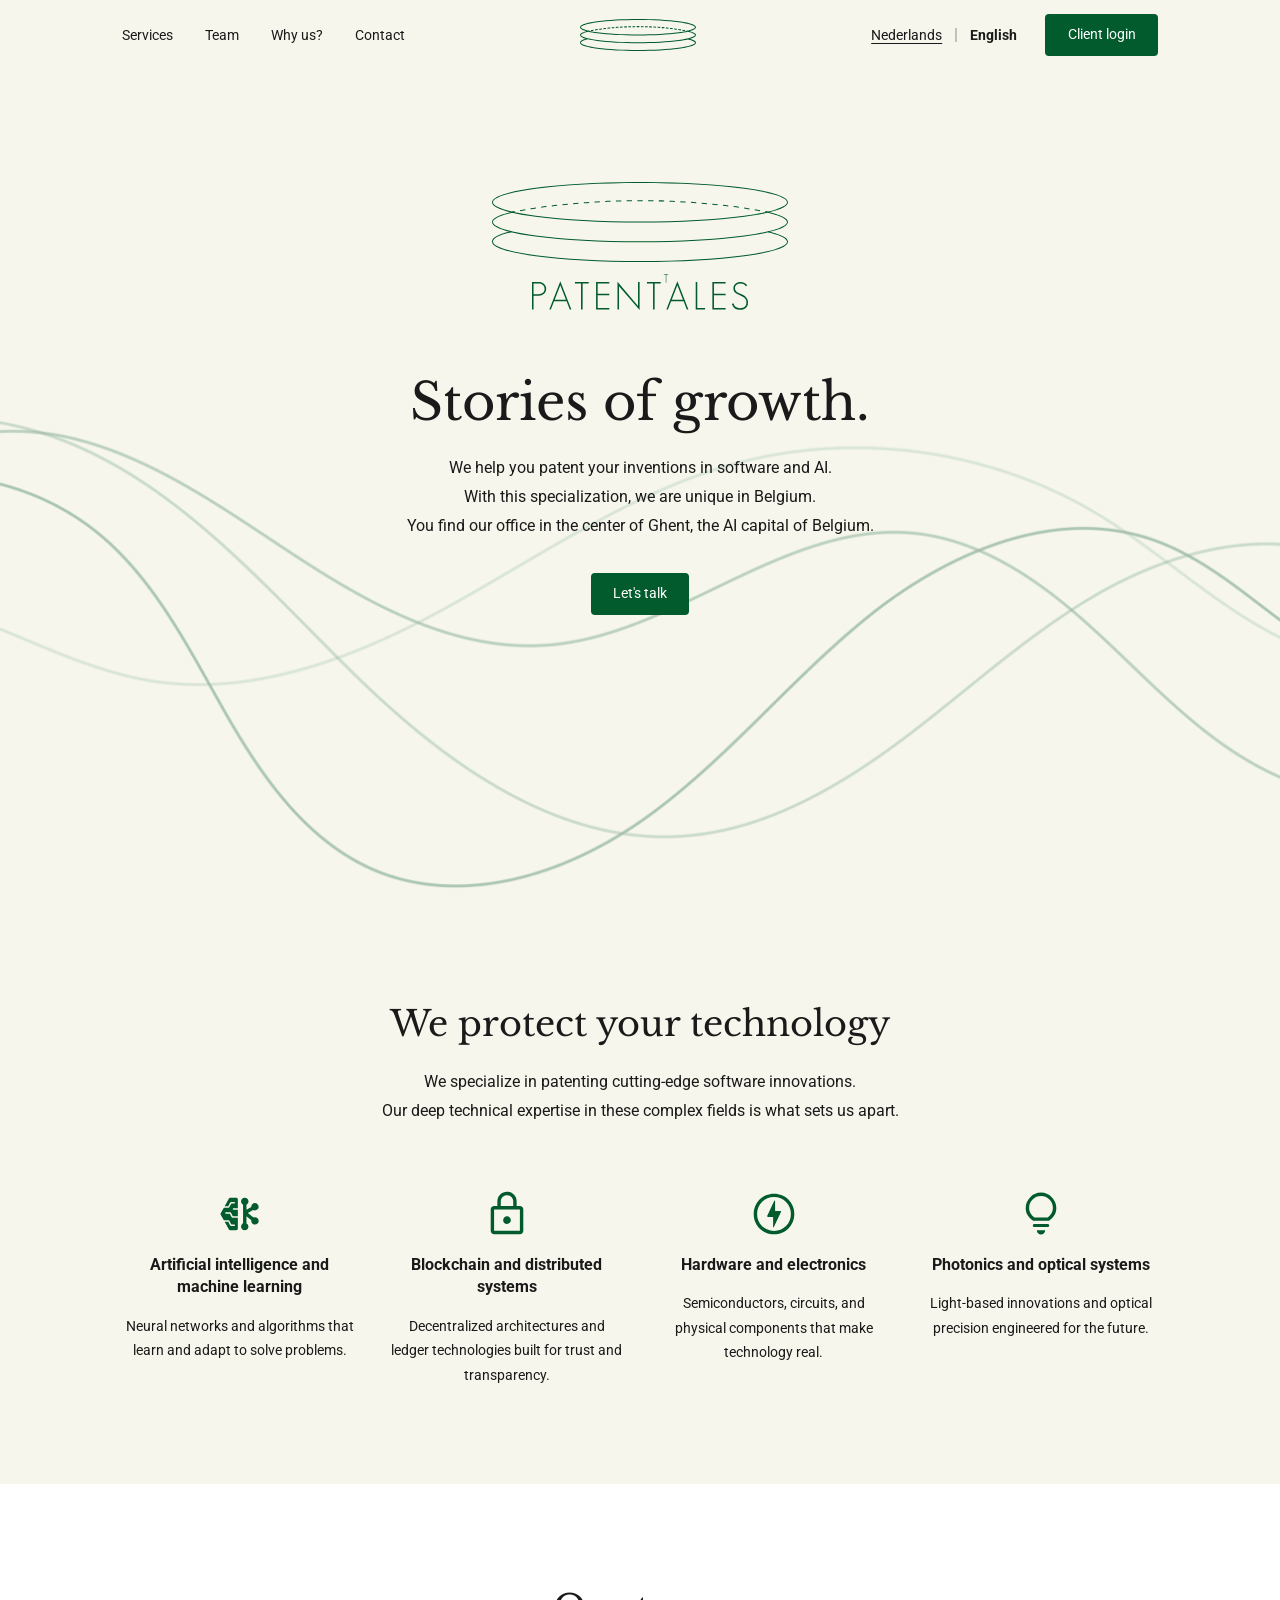
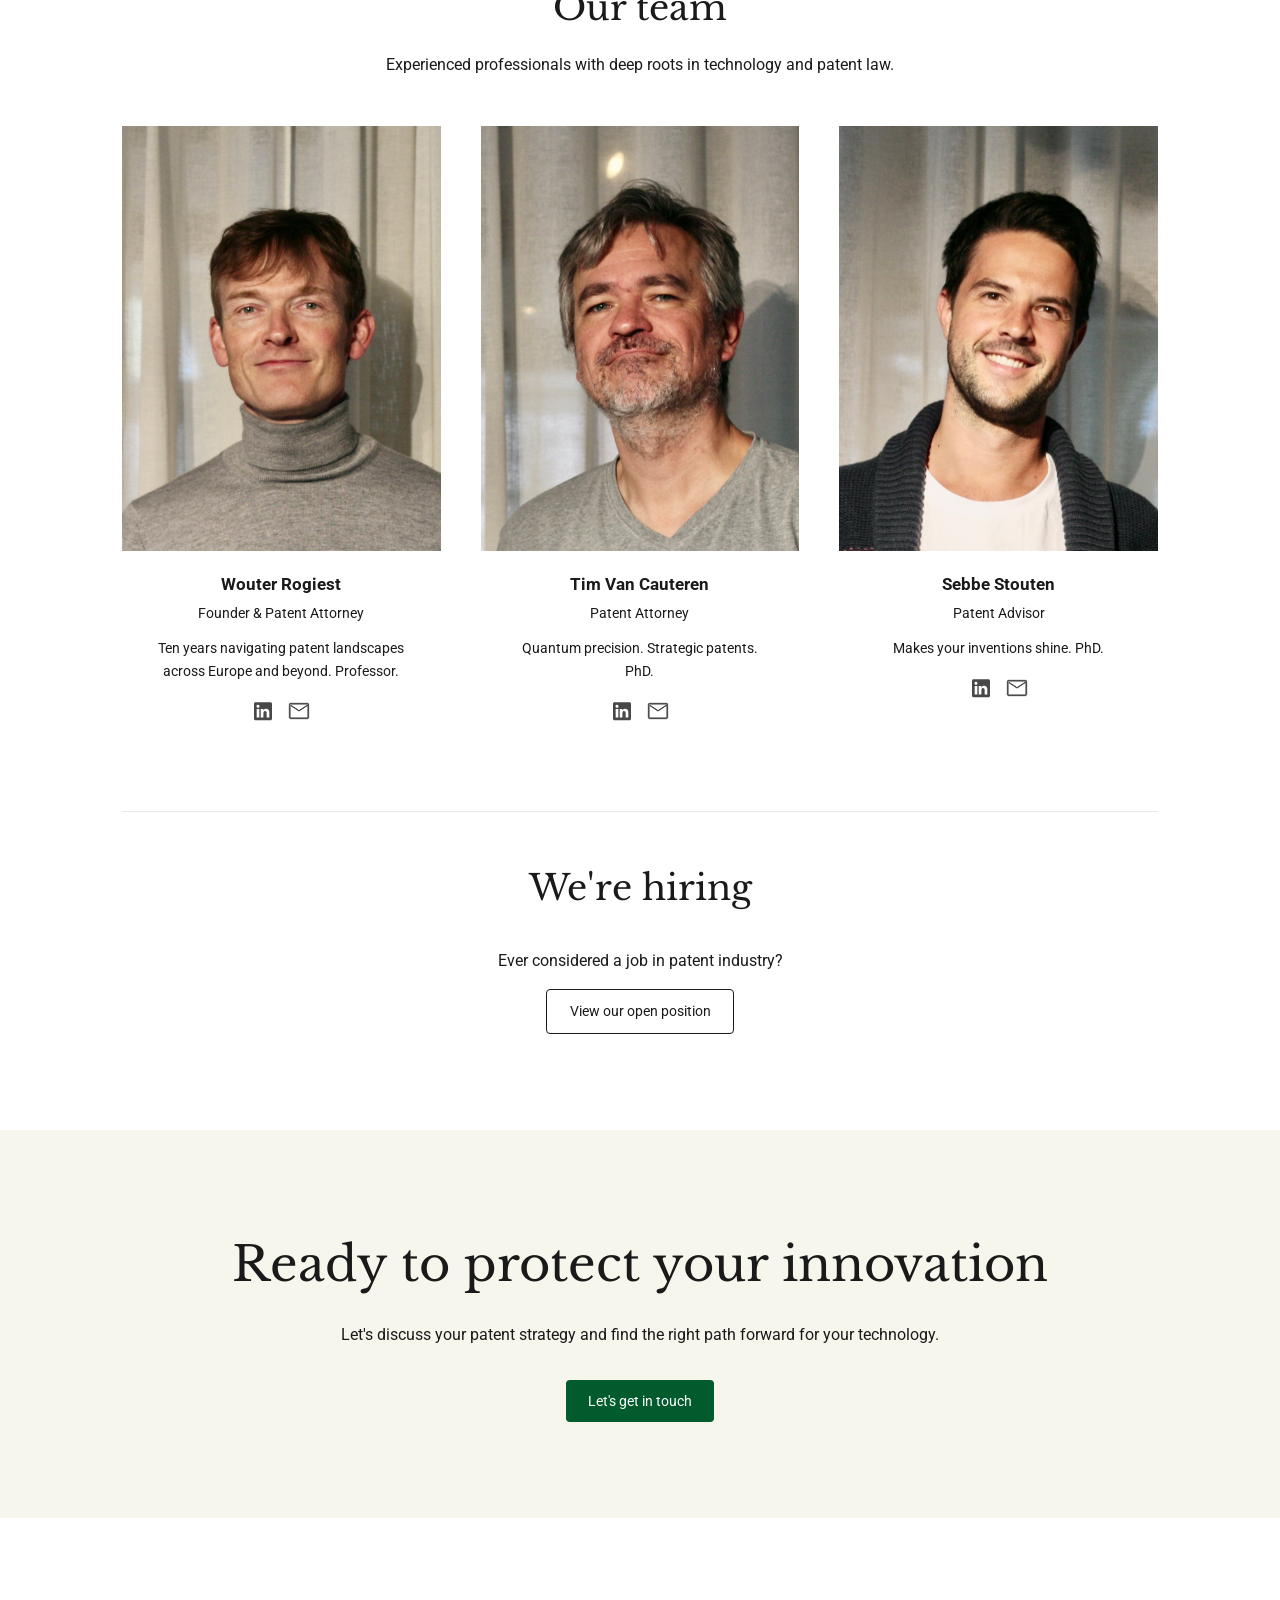
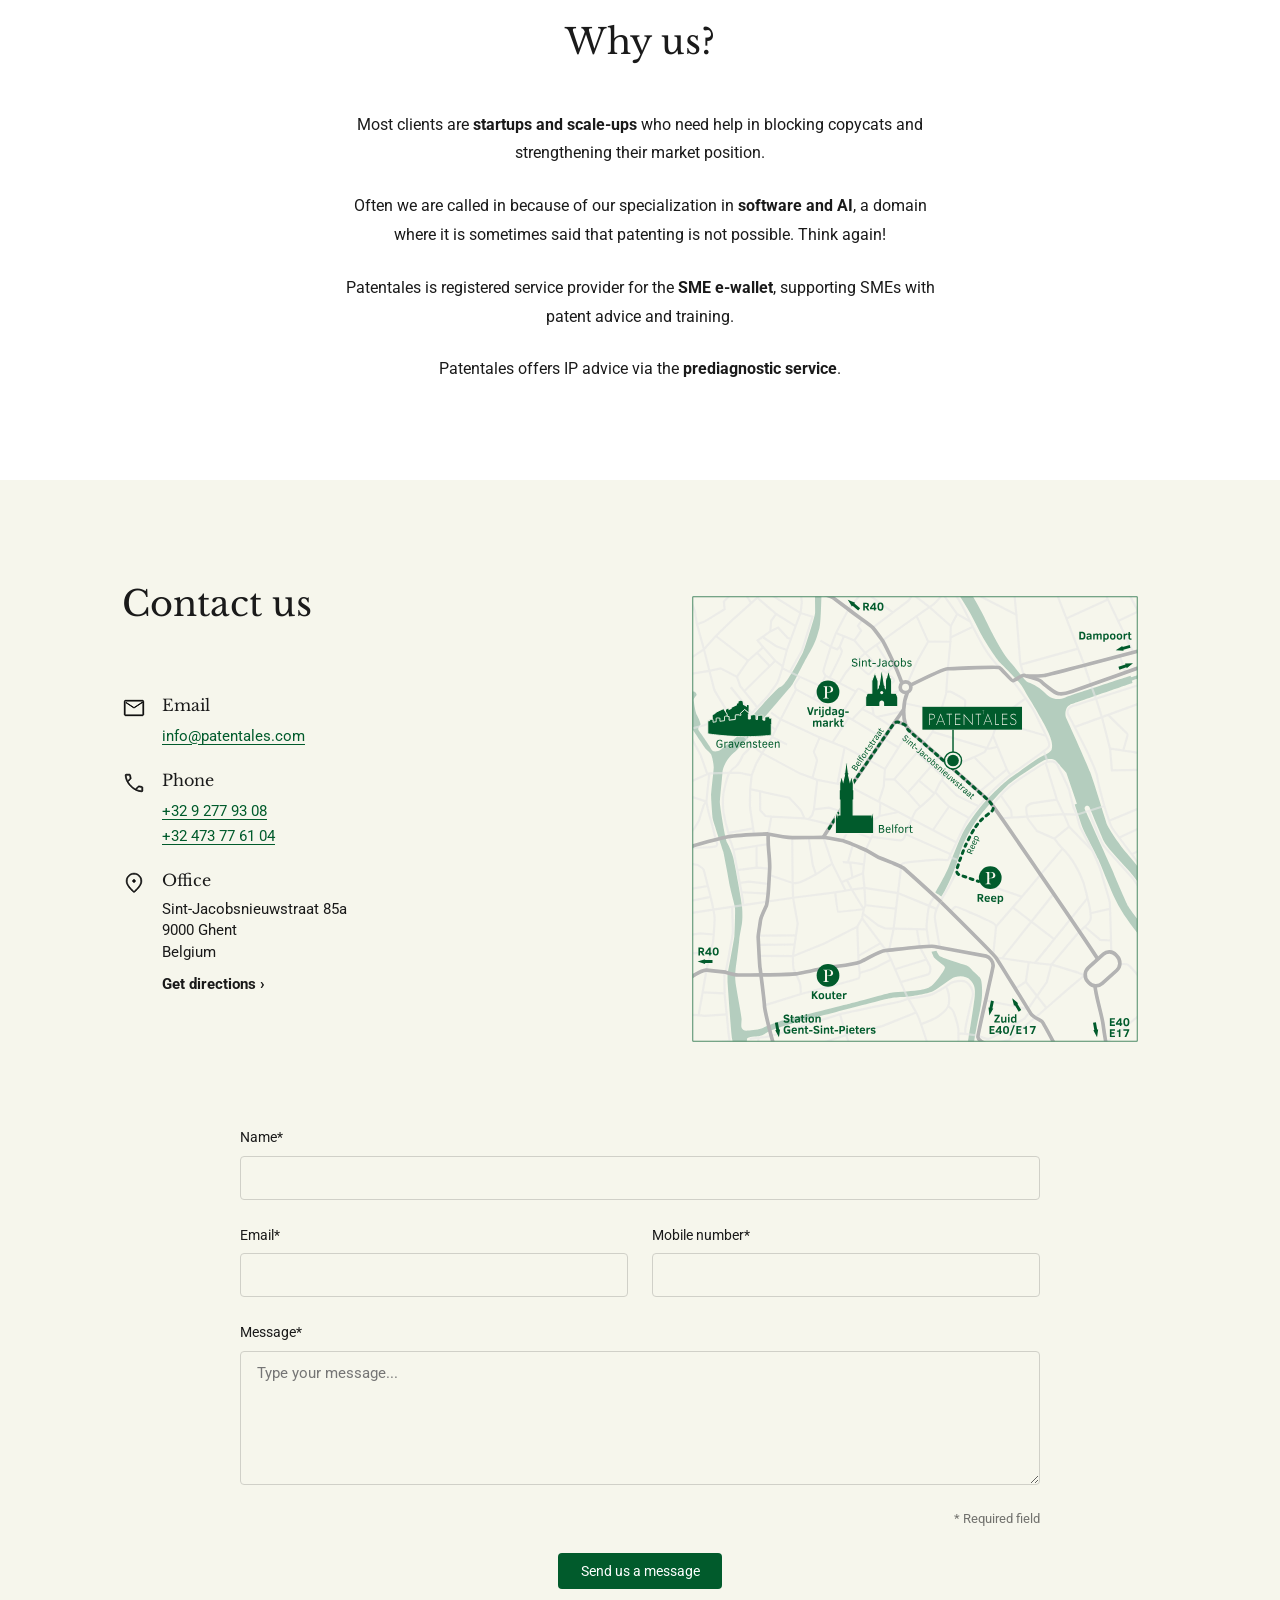
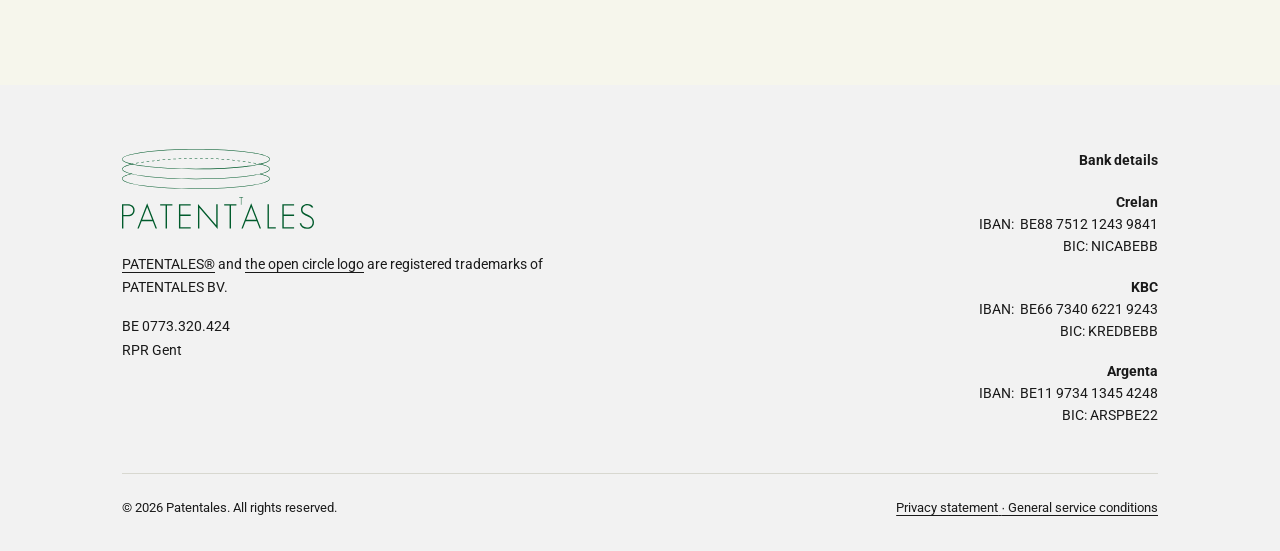
==== commit 531f7077: "Update index.html privacy statement" ====
--- a/en/index.html
+++ b/en/index.html
@@ -12,7 +12,7 @@
 </head>
 <body>
 
-  <!-- NAVBAR -->
+  <!-- NAVBAR yes -->
   <header class="site-header" id="site-header">
     <nav class="navbar">
       <ul class="nav-links nav-links--left">
@@ -135,7 +135,7 @@
       <div class="hiring">
         <h2 class="section-heading">We're hiring</h2>
         <p class="hiring-subtext">Ever considered a job in patent industry?</p>
-        <a href="https://www.linkedin.com/company/patentales"
+        <a href="https://patentales.com/assets/VacaturePatentalesPatentAdviser.pdf"
           target="_blank"
           rel="noopener"
           class="btn btn--outline">View our open position</a>
@@ -251,7 +251,7 @@
 
       <!-- FORM -->
       <div class="contact-form-wrap">
-        <form action="https://formspree.io/f/xwvwbqzd" method="POST" class="contact-form">
+        <form action="https://formspree.io/f/mzdqvjad" method="POST" class="contact-form">
 
           <div class="form-field">
             <label for="name">Name*</label>
@@ -344,10 +344,15 @@
 
       <div class="footer-bottom">
         <p class="footer-copyright">© 2026 Patentales. All rights reserved.</p>
+        <p class="footer-conditions"><a href="../assets/Privacyverklaring+Patentales.pdf"
+          target="_blank"
+          rel="noopener"
+          class="footer-conditions">Privacy statement</a>
+          <a>∙</a>
         <a href="../assets/GeneralServiceConditions+Patentales.pdf"
           target="_blank"
           rel="noopener"
-          class="footer-conditions">General service conditions</a>
+          class="footer-conditions">General service conditions</a></p>
       </div>
 
     </div>
@@ -355,4 +360,4 @@
 
   <script src="../script.js"></script>
 </body>
-</html>+</html>
